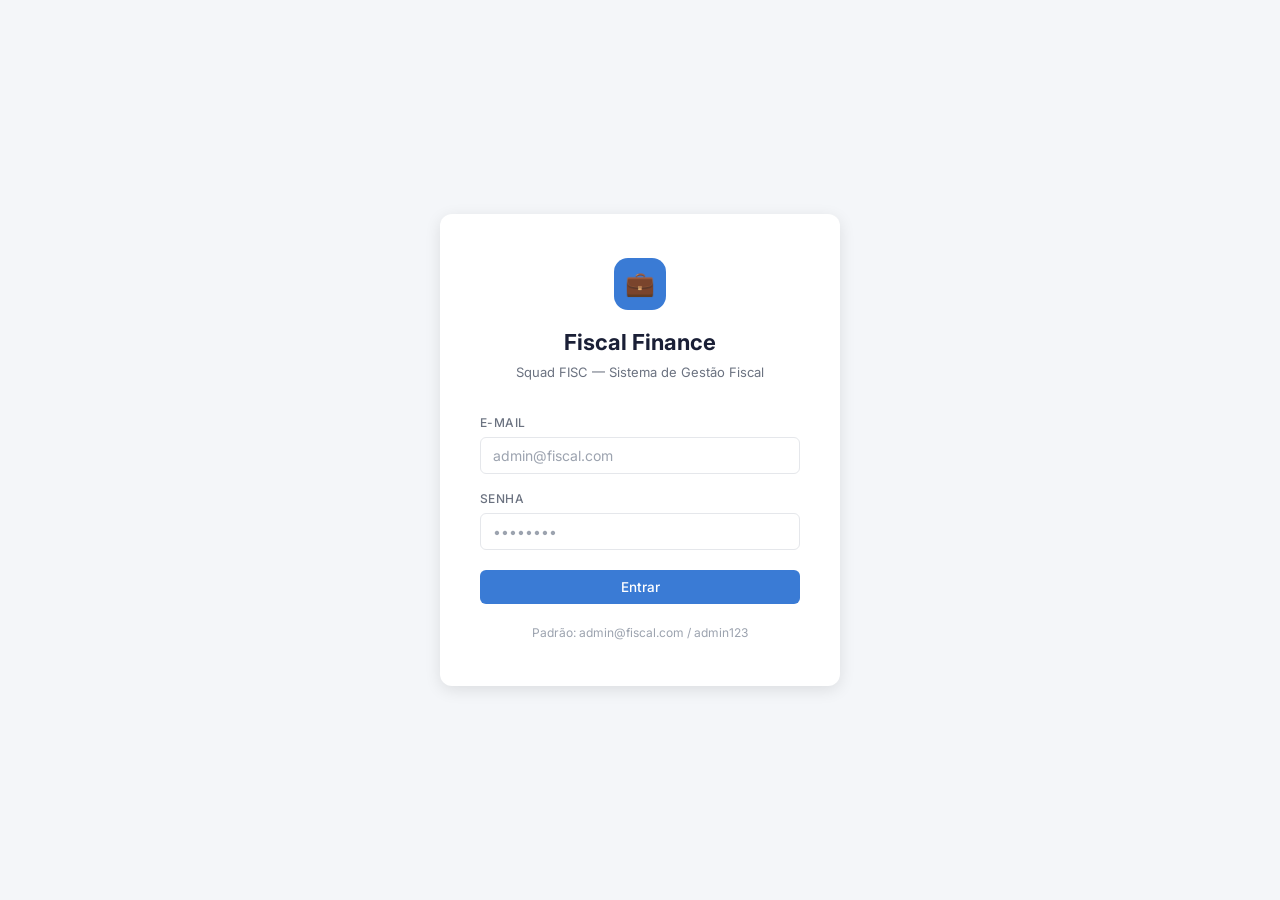
==== frontend/api-tester.html @ f60c4493 "feat(web): frontend web completo substitui PyQt6 - Adiciona pasta frontend/ com HTML+CSS+JS para tod" ====
<!DOCTYPE html>
<html lang="pt-BR">
<head>
  <meta charset="UTF-8" />
  <meta name="viewport" content="width=device-width, initial-scale=1.0" />
  <title>API Tester — Fiscal Finance</title>
  <link rel="stylesheet" href="css/style.css" />
  <style>
    .tester-grid { display: grid; grid-template-columns: 320px 1fr; gap: 20px; height: calc(100vh - 120px); }
    .endpoints-list { overflow-y: auto; display: flex; flex-direction: column; gap: 6px; }
    .ep-btn {
      display: flex; align-items: center; gap: 10px;
      padding: 10px 14px; border-radius: 6px; cursor: pointer;
      border: 1px solid var(--border); background: var(--bg-card);
      transition: background var(--transition), border-color var(--transition);
      text-align: left; width: 100%;
    }
    .ep-btn:hover { background: var(--bg-card-alt); }
    .ep-btn.active { border-color: var(--accent); background: var(--accent-light); }
    .ep-btn .method {
      font-size: 10px; font-weight: 700; padding: 2px 7px;
      border-radius: 4px; min-width: 42px; text-align: center;
    }
    .m-get    { background: #dbeafe; color: #1d4ed8; }
    .m-post   { background: #dcfce7; color: #15803d; }
    .m-put    { background: #fef9c3; color: #a16207; }
    .m-delete { background: #fee2e2; color: #b91c1c; }
    .ep-btn .ep-path { font-size: 12px; font-family: monospace; color: var(--text-secondary); }
    .ep-btn .ep-name { font-size: 12px; font-weight: 500; }
    .section-label-ep {
      font-size: 10px; font-weight: 700; letter-spacing: 1px;
      color: var(--text-light); text-transform: uppercase; padding: 8px 4px 4px;
    }
    .panel { display: flex; flex-direction: column; gap: 16px; overflow-y: auto; }
    .response-box {
      background: #0f172a; color: #e2e8f0; border-radius: 8px;
      padding: 16px; font-family: monospace; font-size: 12.5px;
      min-height: 200px; white-space: pre-wrap; word-break: break-all;
      overflow-y: auto; max-height: 400px; flex: 1;
    }
    .status-pill {
      display: inline-flex; align-items: center; gap: 6px;
      padding: 3px 10px; border-radius: 20px; font-size: 12px; font-weight: 600;
    }
    .status-ok  { background: #dcfce7; color: #15803d; }
    .status-err { background: #fee2e2; color: #b91c1c; }
    .token-bar {
      background: var(--bg-card-alt); border: 1px solid var(--border);
      border-radius: 8px; padding: 10px 16px; font-size: 12px;
      display: flex; align-items: center; gap: 12px; flex-wrap: wrap;
    }
    .key-tag { font-family: monospace; font-size: 11px; background: #1e2533; color: #89b4fa; padding: 2px 8px; border-radius: 4px; }
    .hint { font-size: 11px; color: var(--text-light); margin-top: 4px; }
  </style>
</head>
<body>

<!-- Status de autenticação -->
<div class="token-bar mb-16">
  <span style="font-weight:600;">🔐 Auth Status:</span>
  <span id="auth-status">—</span>
  <span style="color:var(--text-light);">|</span>
  <span style="font-weight:600;">🔑 API Keys válidas:</span>
  <span class="key-tag">FISC-PUBLIC-2026-DEV</span>
  <span class="key-tag">FISC-PUBLIC-2026-SQUAD1</span>
  <span class="key-tag">FISC-PUBLIC-2026-SQUAD3</span>
  <span class="key-tag">FISC-PUBLIC-2026-SQUAD4</span>
  <span style="margin-left:auto;">
    <a href="dashboard.html" class="btn btn-secondary btn-sm">← Voltar ao sistema</a>
  </span>
</div>

<div class="tester-grid">
  <!-- Lista de endpoints -->
  <div class="card" style="overflow:hidden; display:flex; flex-direction:column;">
    <div class="card-header" style="flex-shrink:0;">
      <span class="card-title">📋 Endpoints</span>
      <span id="ep-count" class="badge badge-blue">14 endpoints</span>
    </div>
    <div class="card-body endpoints-list" style="padding:12px;" id="endpoints-list"></div>
  </div>

  <!-- Painel de teste -->
  <div class="panel" id="main-panel">
    <div class="card" style="flex:1; display:flex; align-items:center; justify-content:center;">
      <div style="text-align:center; color:var(--text-secondary); padding:60px 20px;">
        <div style="font-size:48px; margin-bottom:16px;">🧪</div>
        <p style="font-size:15px; font-weight:500;">Selecione um endpoint à esquerda</p>
        <p class="text-sm text-muted mt-8">Preencha os campos e execute a requisição</p>
      </div>
    </div>
  </div>
</div>

<script src="js/api.js"></script>
<script src="js/ui.js"></script>
<script src="js/sidebar.js"></script>
<script>
if (!requireAuth()) throw new Error('not auth');
injectLayout('api-tester', 'API Tester');

// ─── Definição de todos os endpoints ──────────────────────────────
const ENDPOINTS = [
  // AUTH
  { group: 'Auth (JWT)', id: 'auth-login', method: 'POST', path: '/v1/fisc/auth/login', name: 'Login', auth: false,
    fields: [
      { id: 'email', label: 'E-mail', type: 'email', placeholder: 'admin@fiscal.com', default: 'admin@fiscal.com' },
      { id: 'senha', label: 'Senha', type: 'password', placeholder: 'admin123', default: 'admin123' }
    ],
    buildBody: (f) => ({ email: f.email, senha: f.senha })
  },
  { group: 'Auth (JWT)', id: 'auth-me', method: 'GET', path: '/v1/fisc/auth/me', name: 'Meus dados', auth: true,
    fields: [], buildBody: null
  },
  { group: 'Auth (JWT)', id: 'auth-logout', method: 'POST', path: '/v1/fisc/auth/logout', name: 'Logout', auth: true,
    fields: [], buildBody: () => ({})
  },

  // PRODUTOS
  { group: 'Produtos', id: 'prod-list', method: 'GET', path: '/v1/fisc/products', name: 'Listar produtos', auth: true,
    fields: [{ id: 'nome', label: 'Filtro por nome (opcional)', type: 'text', placeholder: 'caneta' }],
    buildUrl: (f) => f.nome ? `/v1/fisc/products?nome=${encodeURIComponent(f.nome)}` : '/v1/fisc/products',
    buildBody: null
  },
  { group: 'Produtos', id: 'prod-get', method: 'GET', path: '/v1/fisc/products/{sku}', name: 'Buscar por SKU', auth: true,
    fields: [{ id: 'sku', label: 'SKU', type: 'text', placeholder: 'PROD-001' }],
    buildUrl: (f) => `/v1/fisc/products/${encodeURIComponent(f.sku)}`,
    buildBody: null
  },
  { group: 'Produtos', id: 'prod-create', method: 'POST', path: '/v1/fisc/products', name: 'Criar produto', auth: true,
    fields: [
      { id: 'sku', label: 'SKU *', type: 'text', placeholder: 'PROD-001' },
      { id: 'nome', label: 'Nome *', type: 'text', placeholder: 'Caneta Azul' },
      { id: 'preco_base', label: 'Preço Base *', type: 'number', placeholder: '2.50' },
      { id: 'aliquota_imposto', label: 'Alíquota (0 a 1) *', type: 'number', placeholder: '0.12', hint: 'Ex: 0.12 = 12%' }
    ],
    buildBody: (f) => ({ sku: f.sku, nome: f.nome, preco_base: parseFloat(f.preco_base), aliquota_imposto: parseFloat(f.aliquota_imposto) })
  },
  { group: 'Produtos', id: 'prod-edit', method: 'PUT', path: '/v1/fisc/products/{sku}', name: 'Editar produto', auth: true,
    fields: [
      { id: 'sku', label: 'SKU (na URL) *', type: 'text', placeholder: 'PROD-001' },
      { id: 'nome', label: 'Novo nome', type: 'text', placeholder: 'Caneta Vermelha' },
      { id: 'preco_base', label: 'Novo preço', type: 'number', placeholder: '3.00' },
      { id: 'aliquota_imposto', label: 'Nova alíquota (0 a 1)', type: 'number', placeholder: '0.15' }
    ],
    buildUrl: (f) => `/v1/fisc/products/${encodeURIComponent(f.sku)}`,
    buildBody: (f) => {
      const b = {};
      if (f.nome) b.nome = f.nome;
      if (f.preco_base) b.preco_base = parseFloat(f.preco_base);
      if (f.aliquota_imposto) b.aliquota_imposto = parseFloat(f.aliquota_imposto);
      return b;
    }
  },
  { group: 'Produtos', id: 'prod-delete', method: 'DELETE', path: '/v1/fisc/products/{sku}', name: 'Remover produto', auth: true,
    fields: [{ id: 'sku', label: 'SKU *', type: 'text', placeholder: 'PROD-001' }],
    buildUrl: (f) => `/v1/fisc/products/${encodeURIComponent(f.sku)}`,
    buildBody: null
  },

  // NOTA FISCAL
  { group: 'Nota Fiscal', id: 'nf-intent', method: 'POST', path: '/v1/fisc/invoice/intent', name: 'Calcular intenção', auth: true,
    fields: [
      { id: 'sku', label: 'SKU do item *', type: 'text', placeholder: 'PROD-001' },
      { id: 'quantidade', label: 'Quantidade *', type: 'number', placeholder: '2' }
    ],
    buildBody: (f) => ({ itens: [{ sku: f.sku, quantidade: parseInt(f.quantidade) }] }),
    hint: 'Envia 1 item. Para múltiplos use a página Fiscal.'
  },
  { group: 'Nota Fiscal', id: 'nf-confirm', method: 'POST', path: '/v1/fisc/invoice/confirm', name: 'Confirmar nota', auth: true,
    fields: [
      { id: 'numero', label: 'Número da nota *', type: 'text', placeholder: 'NF-2026-001' },
      { id: 'descricao', label: 'Descrição', type: 'text', placeholder: 'Venda para cliente X' },
      { id: 'sku', label: 'SKU do item *', type: 'text', placeholder: 'PROD-001' },
      { id: 'quantidade', label: 'Quantidade *', type: 'number', placeholder: '1' }
    ],
    buildBody: (f) => ({ numero: f.numero, descricao: f.descricao || 'Nota via API Tester', itens: [{ sku: f.sku, quantidade: parseInt(f.quantidade) }] })
  },
  { group: 'Nota Fiscal', id: 'nf-get', method: 'GET', path: '/v1/fisc/invoice/{numero}', name: 'Buscar nota', auth: true,
    fields: [{ id: 'numero', label: 'Número da nota *', type: 'text', placeholder: 'NF-2026-001' }],
    buildUrl: (f) => `/v1/fisc/invoice/${encodeURIComponent(f.numero)}`,
    buildBody: null
  },

  // CAIXA
  { group: 'Caixa', id: 'caixa-balance', method: 'GET', path: '/v1/fisc/cashflow/balance', name: 'Saldo atual', auth: true,
    fields: [], buildBody: null
  },
  { group: 'Caixa', id: 'caixa-expense', method: 'POST', path: '/v1/fisc/cashflow/expense', name: 'Registrar despesa', auth: true,
    fields: [
      { id: 'descricao', label: 'Descrição *', type: 'text', placeholder: 'Aluguel' },
      { id: 'valor', label: 'Valor (R$) *', type: 'number', placeholder: '1200.00' },
      { id: 'data', label: 'Data (opcional)', type: 'date', hint: 'Formato YYYY-MM-DD' }
    ],
    buildBody: (f) => { const b = { descricao: f.descricao, valor: parseFloat(f.valor) }; if (f.data) b.data = f.data; return b; }
  },
  { group: 'Caixa', id: 'caixa-statement', method: 'GET', path: '/v1/fisc/cashflow/statement', name: 'Extrato por período', auth: true,
    fields: [
      { id: 'from', label: 'De (from) *', type: 'date' },
      { id: 'to', label: 'Até (to) *', type: 'date' }
    ],
    buildUrl: (f) => `/v1/fisc/cashflow/statement?from=${f.from}&to=${f.to}`,
    buildBody: null
  },

  // API PÚBLICA
  { group: 'API Pública (X-API-KEY)', id: 'pub-product', method: 'GET', path: '/v1/public/fisc/products/{sku}', name: 'Produto público', auth: false, apiKey: true,
    fields: [
      { id: 'apikey', label: 'X-API-KEY *', type: 'text', placeholder: 'FISC-PUBLIC-2026-DEV', default: 'FISC-PUBLIC-2026-DEV' },
      { id: 'sku', label: 'SKU *', type: 'text', placeholder: 'PROD-001' }
    ],
    buildUrl: (f) => `/v1/public/fisc/products/${encodeURIComponent(f.sku)}`,
    buildBody: null,
    buildHeaders: (f) => ({ 'X-API-KEY': f.apikey })
  },
  { group: 'API Pública (X-API-KEY)', id: 'pub-stock', method: 'GET', path: '/v1/public/fisc/stock/{sku}', name: 'Estoque público', auth: false, apiKey: true,
    fields: [
      { id: 'apikey', label: 'X-API-KEY *', type: 'text', placeholder: 'FISC-PUBLIC-2026-DEV', default: 'FISC-PUBLIC-2026-DEV' },
      { id: 'sku', label: 'SKU *', type: 'text', placeholder: 'PROD-001' }
    ],
    buildUrl: (f) => `/v1/public/fisc/stock/${encodeURIComponent(f.sku)}`,
    buildBody: null,
    buildHeaders: (f) => ({ 'X-API-KEY': f.apikey })
  },
  { group: 'API Pública (X-API-KEY)', id: 'pub-summary', method: 'GET', path: '/v1/public/fisc/cashflow/summary', name: 'Resumo financeiro', auth: false, apiKey: true,
    fields: [
      { id: 'apikey', label: 'X-API-KEY *', type: 'text', placeholder: 'FISC-PUBLIC-2026-DEV', default: 'FISC-PUBLIC-2026-DEV' }
    ],
    buildUrl: () => '/v1/public/fisc/cashflow/summary',
    buildBody: null,
    buildHeaders: (f) => ({ 'X-API-KEY': f.apikey })
  }
];

// ─── Render sidebar de endpoints ──────────────────────────────────
function renderEndpointList() {
  const container = document.getElementById('endpoints-list');
  let currentGroup = null;
  let html = '';

  ENDPOINTS.forEach(ep => {
    if (ep.group !== currentGroup) {
      currentGroup = ep.group;
      html += `<div class="section-label-ep">${ep.group}</div>`;
    }
    const mc = ep.method.toLowerCase();
    html += `
      <button class="ep-btn" id="btn-${ep.id}" onclick="selectEndpoint('${ep.id}')">
        <span class="method m-${mc}">${ep.method}</span>
        <div>
          <div class="ep-name">${ep.name}</div>
          <div class="ep-path">${ep.path}</div>
        </div>
      </button>`;
  });

  container.innerHTML = html;
}

// ─── Selecionar e renderizar painel ──────────────────────────────
let activeEp = null;

function selectEndpoint(id) {
  activeEp = ENDPOINTS.find(e => e.id === id);
  if (!activeEp) return;

  // Marca botão ativo
  document.querySelectorAll('.ep-btn').forEach(b => b.classList.remove('active'));
  document.getElementById('btn-' + id)?.classList.add('active');

  const mc = activeEp.method.toLowerCase();
  const panel = document.getElementById('main-panel');

  const fieldsHtml = activeEp.fields.map(f => `
    <div class="form-group">
      <label class="form-label" for="f-${f.id}">${f.label}</label>
      <input id="f-${f.id}" type="${f.type || 'text'}"
        class="form-control"
        placeholder="${f.placeholder || ''}"
        value="${f.default || ''}" />
      ${f.hint ? `<span class="hint">${f.hint}</span>` : ''}
    </div>
  `).join('');

  panel.innerHTML = `
    <div class="card">
      <div class="card-header">
        <div>
          <div class="flex-center gap-8">
            <span class="method m-${mc}" style="padding:3px 10px;border-radius:5px;font-size:11px;font-weight:700;">${activeEp.method}</span>
            <span style="font-family:monospace;font-size:13px;font-weight:600;">${activeEp.path}</span>
          </div>
          <div class="text-sm text-muted mt-4">${activeEp.name}</div>
        </div>
        <button class="btn btn-primary" id="btn-run" onclick="runEndpoint()">▶ Executar</button>
      </div>
      <div class="card-body">
        ${activeEp.fields.length > 0 ? `<div style="display:grid;grid-template-columns:1fr 1fr;gap:12px;">${fieldsHtml}</div>` : '<p class="text-sm text-muted">Nenhum parâmetro necessário.</p>'}
        ${activeEp.hint ? `<div style="background:var(--warning-bg);border:1px solid #fde68a;border-radius:6px;padding:10px 14px;margin-top:12px;font-size:12.5px;">⚠️ ${activeEp.hint}</div>` : ''}
        ${activeEp.auth ? '<p class="hint mt-8">🔐 Requer JWT — Token do localStorage será usado automaticamente.</p>' : ''}
      </div>
    </div>

    <div class="card" style="flex:1;">
      <div class="card-header">
        <span class="card-title">📨 Resposta</span>
        <div class="flex-center gap-8" id="resp-status"></div>
      </div>
      <div class="card-body" style="padding:0;">
        <div class="response-box" id="response-box">Aguardando execução...</div>
      </div>
    </div>
  `;
}

// ─── Executar endpoint ────────────────────────────────────────────
async function runEndpoint() {
  if (!activeEp) return;
  const btn = document.getElementById('btn-run');
  setLoading(btn, true);

  // Coleta valores dos campos
  const fieldValues = {};
  activeEp.fields.forEach(f => {
    const el = document.getElementById('f-' + f.id);
    if (el) fieldValues[f.id] = el.value.trim();
  });

  // Monta URL
  const url = activeEp.buildUrl
    ? `http://localhost:5000${activeEp.buildUrl(fieldValues)}`
    : `http://localhost:5000${activeEp.path}`;

  // Monta headers
  const headers = { 'Content-Type': 'application/json' };
  if (activeEp.auth) {
    const tok = getToken();
    if (tok) headers['Authorization'] = tok;
  }
  if (activeEp.buildHeaders) {
    Object.assign(headers, activeEp.buildHeaders(fieldValues));
  }

  // Monta body
  const body = activeEp.buildBody ? activeEp.buildBody(fieldValues) : null;

  const reqDisplay = [
    `${activeEp.method} ${url}`,
    ...Object.entries(headers).map(([k,v]) => `${k}: ${k === 'Authorization' ? v.substring(0,30)+'…' : v}`),
    body ? `\nBody: ${JSON.stringify(body, null, 2)}` : ''
  ].join('\n');

  document.getElementById('response-box').textContent = `→ ${reqDisplay}\n\n⏳ Aguardando resposta...`;

  try {
    const opts = { method: activeEp.method, headers };
    if (body) opts.body = JSON.stringify(body);

    const t0 = Date.now();
    const res = await fetch(url, opts);
    const ms  = Date.now() - t0;
    const json = await res.json();

    document.getElementById('resp-status').innerHTML = `
      <span class="status-pill ${res.ok ? 'status-ok' : 'status-err'}">
        ${res.ok ? '✅' : '❌'} ${res.status} ${res.ok ? 'OK' : 'ERRO'}
      </span>
      <span class="text-sm text-muted">${ms}ms</span>`;

    document.getElementById('response-box').textContent =
      `→ ${reqDisplay}\n\n← ${JSON.stringify(json, null, 2)}`;

    // Se foi login com sucesso, salva token
    if (activeEp.id === 'auth-login' && res.ok && json.data?.token) {
      setToken(json.data.token);
      setUser({ nome: json.data.nome, papel: json.data.papel });
      updateAuthStatus();
      toast('Token JWT salvo! Agora pode usar os endpoints protegidos.', 'success');
    }

    // Se foi logout, limpa token
    if (activeEp.id === 'auth-logout' && res.ok) {
      clearToken();
      updateAuthStatus();
      toast('Token removido.', 'warning');
    }

  } catch (err) {
    document.getElementById('resp-status').innerHTML = `<span class="status-pill status-err">❌ ERRO DE REDE</span>`;
    document.getElementById('response-box').textContent = `ERRO: ${err.message}\n\nVerifique se o servidor Flask está rodando em http://localhost:5000`;
  }

  setLoading(btn, false);
}

// ─── Status de autenticação no topo ──────────────────────────────
function updateAuthStatus() {
  const el = document.getElementById('auth-status');
  const tok = getToken();
  const user = getUser();
  if (tok && user) {
    el.innerHTML = `<span style="color:#15803d;font-weight:600;">✅ Autenticado como <em>${user.nome}</em></span>`;
  } else {
    el.innerHTML = `<span style="color:var(--danger);">❌ Não autenticado — execute o endpoint Login primeiro</span>`;
  }
}

// ─── Adiciona "API Tester" na nav da sidebar ──────────────────────
document.addEventListener('DOMContentLoaded', () => {
  renderEndpointList();
  updateAuthStatus();
});

window.selectEndpoint = selectEndpoint;
window.runEndpoint = runEndpoint;
</script>

</body>
</html>
---- frontend/css/style.css ----
/* ============================================================
   Fiscal Finance — Squad FISC
   Estilos globais do sistema web
   ============================================================ */

@import url('https://fonts.googleapis.com/css2?family=Inter:wght@300;400;500;600;700&display=swap');

/* ─── Variáveis ──────────────────────────────────────────── */
:root {
  --bg-main:       #f4f6f9;
  --bg-sidebar:    #1e2533;
  --bg-card:       #ffffff;
  --bg-card-alt:   #f8f9fc;

  --accent:        #3a7bd5;
  --accent-dark:   #2c5fb3;
  --accent-light:  #e8f0fc;

  --text-primary:  #1a1f36;
  --text-secondary:#6b7280;
  --text-light:    #9ca3af;
  --text-sidebar:  #c8cfe0;

  --border:        #e5e7eb;
  --border-focus:  #3a7bd5;

  --success:       #22c55e;
  --success-bg:    #f0fdf4;
  --warning:       #f59e0b;
  --warning-bg:    #fffbeb;
  --danger:        #ef4444;
  --danger-bg:     #fef2f2;

  --sidebar-w:     240px;
  --radius:        8px;
  --shadow:        0 1px 4px rgba(0,0,0,.07), 0 2px 12px rgba(0,0,0,.05);
  --shadow-md:     0 4px 16px rgba(0,0,0,.10);
  --transition:    150ms ease;
}

/* ─── Reset ──────────────────────────────────────────────── */
*, *::before, *::after { box-sizing: border-box; margin: 0; padding: 0; }
body {
  font-family: 'Inter', sans-serif;
  font-size: 14px;
  background: var(--bg-main);
  color: var(--text-primary);
  line-height: 1.5;
  min-height: 100vh;
}
a { text-decoration: none; color: inherit; }
button { cursor: pointer; border: none; background: none; font-family: inherit; font-size: inherit; }
input, select, textarea { font-family: inherit; font-size: inherit; }
ul, ol { list-style: none; }

/* ─── Layout principal ───────────────────────────────────── */
.app-layout {
  display: flex;
  min-height: 100vh;
}

/* ─── Sidebar ────────────────────────────────────────────── */
.sidebar {
  width: var(--sidebar-w);
  background: var(--bg-sidebar);
  display: flex;
  flex-direction: column;
  position: fixed;
  top: 0; left: 0;
  height: 100vh;
  z-index: 100;
  transition: transform var(--transition);
}

.sidebar-header {
  padding: 24px 20px 20px;
  border-bottom: 1px solid rgba(255,255,255,.07);
}

.sidebar-logo {
  display: flex;
  align-items: center;
  gap: 10px;
  color: #fff;
}

.sidebar-logo .logo-icon {
  width: 34px; height: 34px;
  background: var(--accent);
  border-radius: 8px;
  display: flex; align-items: center; justify-content: center;
  font-size: 16px;
}

.sidebar-logo .logo-text {
  font-weight: 700;
  font-size: 15px;
  letter-spacing: .3px;
}

.sidebar-logo .logo-sub {
  font-size: 10px;
  color: var(--text-sidebar);
  font-weight: 400;
  margin-top: 1px;
}

.sidebar-nav {
  flex: 1;
  padding: 16px 0;
  overflow-y: auto;
}

.nav-section-label {
  font-size: 10px;
  font-weight: 600;
  letter-spacing: 1px;
  color: rgba(200,207,224,.45);
  text-transform: uppercase;
  padding: 10px 20px 6px;
  margin-top: 8px;
}

.nav-item {
  display: flex;
  align-items: center;
  gap: 10px;
  padding: 9px 20px;
  color: var(--text-sidebar);
  border-radius: 0;
  transition: background var(--transition), color var(--transition);
  font-size: 13.5px;
  font-weight: 400;
  cursor: pointer;
  border-left: 3px solid transparent;
}

.nav-item:hover {
  background: rgba(255,255,255,.06);
  color: #fff;
}

.nav-item.active {
  background: rgba(58,123,213,.18);
  color: #fff;
  border-left-color: var(--accent);
  font-weight: 500;
}

.nav-item .nav-icon { font-size: 16px; opacity: .85; }

.sidebar-footer {
  padding: 16px 20px;
  border-top: 1px solid rgba(255,255,255,.07);
}

.user-info {
  display: flex;
  align-items: center;
  gap: 10px;
}

.user-avatar {
  width: 32px; height: 32px;
  background: var(--accent);
  border-radius: 50%;
  display: flex; align-items: center; justify-content: center;
  font-weight: 600;
  font-size: 13px;
  color: #fff;
  flex-shrink: 0;
}

.user-details { flex: 1; min-width: 0; }
.user-name { font-size: 13px; color: #fff; font-weight: 500; white-space: nowrap; overflow: hidden; text-overflow: ellipsis; }
.user-role { font-size: 11px; color: var(--text-sidebar); }

.btn-logout {
  background: none;
  border: none;
  color: var(--text-sidebar);
  cursor: pointer;
  padding: 4px;
  border-radius: 4px;
  font-size: 16px;
  transition: color var(--transition);
}
.btn-logout:hover { color: var(--danger); }

/* ─── Conteúdo principal ─────────────────────────────────── */
.main-content {
  margin-left: var(--sidebar-w);
  flex: 1;
  display: flex;
  flex-direction: column;
  min-height: 100vh;
}

.topbar {
  background: var(--bg-card);
  border-bottom: 1px solid var(--border);
  padding: 0 28px;
  height: 56px;
  display: flex;
  align-items: center;
  justify-content: space-between;
  position: sticky;
  top: 0;
  z-index: 50;
}

.topbar-title {
  font-size: 15px;
  font-weight: 600;
  color: var(--text-primary);
}

.topbar-right {
  display: flex;
  align-items: center;
  gap: 12px;
}

.page-content {
  padding: 28px;
  flex: 1;
}

/* ─── Página de login ────────────────────────────────────── */
.login-page {
  min-height: 100vh;
  display: flex;
  align-items: center;
  justify-content: center;
  background: var(--bg-main);
}

.login-box {
  background: var(--bg-card);
  border-radius: 12px;
  box-shadow: var(--shadow-md);
  padding: 44px 40px;
  width: 100%;
  max-width: 400px;
}

.login-header { text-align: center; margin-bottom: 32px; }
.login-logo {
  width: 52px; height: 52px;
  background: var(--accent);
  border-radius: 14px;
  display: flex; align-items: center; justify-content: center;
  font-size: 24px;
  margin: 0 auto 16px;
}
.login-title { font-size: 22px; font-weight: 700; }
.login-sub { color: var(--text-secondary); font-size: 13px; margin-top: 4px; }

/* ─── Cards ──────────────────────────────────────────────── */
.card {
  background: var(--bg-card);
  border-radius: var(--radius);
  border: 1px solid var(--border);
  box-shadow: var(--shadow);
}

.card-header {
  padding: 18px 22px 14px;
  border-bottom: 1px solid var(--border);
  display: flex;
  align-items: center;
  justify-content: space-between;
  gap: 12px;
}

.card-title {
  font-size: 14px;
  font-weight: 600;
  color: var(--text-primary);
}

.card-body { padding: 20px 22px; }

/* ─── Stat Cards (dashboard) ─────────────────────────────── */
.stat-grid {
  display: grid;
  grid-template-columns: repeat(auto-fit, minmax(200px, 1fr));
  gap: 16px;
  margin-bottom: 24px;
}

.stat-card {
  background: var(--bg-card);
  border: 1px solid var(--border);
  border-radius: var(--radius);
  padding: 20px 22px;
  box-shadow: var(--shadow);
  display: flex;
  flex-direction: column;
  gap: 8px;
}

.stat-label { font-size: 12px; color: var(--text-secondary); font-weight: 500; text-transform: uppercase; letter-spacing: .5px; }
.stat-value { font-size: 26px; font-weight: 700; color: var(--text-primary); }
.stat-value.green  { color: #16a34a; }
.stat-value.red    { color: var(--danger); }
.stat-value.blue   { color: var(--accent); }
.stat-sub { font-size: 12px; color: var(--text-light); }

/* ─── Formulários ────────────────────────────────────────── */
.form-group {
  display: flex;
  flex-direction: column;
  gap: 5px;
  margin-bottom: 16px;
}

.form-label {
  font-size: 12px;
  font-weight: 500;
  color: var(--text-secondary);
  text-transform: uppercase;
  letter-spacing: .4px;
}

.form-control {
  width: 100%;
  padding: 9px 12px;
  border: 1px solid var(--border);
  border-radius: 6px;
  background: var(--bg-card);
  color: var(--text-primary);
  transition: border-color var(--transition), box-shadow var(--transition);
  outline: none;
}

.form-control:focus {
  border-color: var(--border-focus);
  box-shadow: 0 0 0 3px rgba(58,123,213,.12);
}

.form-control::placeholder { color: var(--text-light); }

.form-row {
  display: grid;
  grid-template-columns: 1fr 1fr;
  gap: 14px;
}

.form-row-3 {
  display: grid;
  grid-template-columns: 1fr 1fr 1fr;
  gap: 14px;
}

/* ─── Botões ─────────────────────────────────────────────── */
.btn {
  display: inline-flex;
  align-items: center;
  justify-content: center;
  gap: 7px;
  padding: 9px 18px;
  border-radius: 6px;
  font-weight: 500;
  font-size: 13.5px;
  transition: background var(--transition), opacity var(--transition), transform var(--transition);
  white-space: nowrap;
}

.btn:active { transform: translateY(1px); }

.btn-primary {
  background: var(--accent);
  color: #fff;
}
.btn-primary:hover { background: var(--accent-dark); }

.btn-secondary {
  background: var(--bg-card-alt);
  color: var(--text-primary);
  border: 1px solid var(--border);
}
.btn-secondary:hover { background: var(--border); }

.btn-danger {
  background: var(--danger);
  color: #fff;
}
.btn-danger:hover { background: #dc2626; }

.btn-success {
  background: var(--success);
  color: #fff;
}
.btn-success:hover { background: #16a34a; }

.btn-sm { padding: 6px 12px; font-size: 12.5px; }
.btn-full { width: 100%; }

/* ─── Tabela ─────────────────────────────────────────────── */
.table-wrapper {
  overflow-x: auto;
  border-radius: var(--radius);
  border: 1px solid var(--border);
}

table {
  width: 100%;
  border-collapse: collapse;
  font-size: 13.5px;
}

thead th {
  background: var(--bg-card-alt);
  padding: 11px 14px;
  text-align: left;
  font-size: 11px;
  font-weight: 600;
  text-transform: uppercase;
  letter-spacing: .5px;
  color: var(--text-secondary);
  border-bottom: 1px solid var(--border);
  white-space: nowrap;
}

tbody tr {
  border-bottom: 1px solid var(--border);
  transition: background var(--transition);
}

tbody tr:last-child { border-bottom: none; }
tbody tr:hover { background: var(--bg-card-alt); }

tbody td {
  padding: 11px 14px;
  color: var(--text-primary);
  vertical-align: middle;
}

/* ─── Badges / Tags ──────────────────────────────────────── */
.badge {
  display: inline-flex;
  align-items: center;
  padding: 2px 9px;
  border-radius: 20px;
  font-size: 11.5px;
  font-weight: 500;
}

.badge-green  { background: var(--success-bg); color: #15803d; }
.badge-red    { background: var(--danger-bg);  color: #b91c1c; }
.badge-yellow { background: var(--warning-bg); color: #b45309; }
.badge-blue   { background: var(--accent-light); color: var(--accent-dark); }
.badge-gray   { background: #f3f4f6; color: #6b7280; }

/* ─── Alerts / Toast ─────────────────────────────────────── */
#toast-container {
  position: fixed;
  top: 20px;
  right: 20px;
  z-index: 9999;
  display: flex;
  flex-direction: column;
  gap: 8px;
  pointer-events: none;
}

.toast {
  background: var(--bg-card);
  border: 1px solid var(--border);
  border-left: 4px solid var(--accent);
  border-radius: 8px;
  padding: 12px 18px;
  box-shadow: var(--shadow-md);
  font-size: 13.5px;
  color: var(--text-primary);
  min-width: 260px;
  max-width: 380px;
  opacity: 0;
  transform: translateX(40px);
  transition: opacity .25s, transform .25s;
  pointer-events: auto;
}

.toast.show { opacity: 1; transform: translateX(0); }
.toast.success { border-left-color: var(--success); }
.toast.error   { border-left-color: var(--danger); }
.toast.warning { border-left-color: var(--warning); }

/* ─── Modal ──────────────────────────────────────────────── */
.modal-overlay {
  position: fixed; inset: 0;
  background: rgba(0,0,0,.35);
  display: flex; align-items: center; justify-content: center;
  z-index: 200;
  opacity: 0; pointer-events: none;
  transition: opacity .2s;
}

.modal-overlay.open { opacity: 1; pointer-events: auto; }

.modal {
  background: var(--bg-card);
  border-radius: 10px;
  box-shadow: var(--shadow-md);
  width: 100%;
  max-width: 520px;
  max-height: 90vh;
  overflow-y: auto;
  transform: translateY(20px);
  transition: transform .2s;
}

.modal-overlay.open .modal { transform: translateY(0); }

.modal-header {
  padding: 18px 22px;
  border-bottom: 1px solid var(--border);
  display: flex; align-items: center; justify-content: space-between;
}

.modal-title { font-size: 15px; font-weight: 600; }
.modal-close { font-size: 20px; color: var(--text-secondary); cursor: pointer; line-height: 1; }
.modal-close:hover { color: var(--danger); }
.modal-body { padding: 20px 22px; }
.modal-footer { padding: 14px 22px; border-top: 1px solid var(--border); display: flex; gap: 10px; justify-content: flex-end; }

/* ─── Seção vazia ────────────────────────────────────────── */
.empty-state {
  text-align: center;
  padding: 48px 20px;
  color: var(--text-secondary);
}

.empty-icon { font-size: 40px; margin-bottom: 12px; opacity: .5; }
.empty-text { font-size: 14px; }

/* ─── Utilitários ────────────────────────────────────────── */
.flex { display: flex; }
.flex-between { display: flex; align-items: center; justify-content: space-between; }
.flex-center  { display: flex; align-items: center; }
.gap-8  { gap: 8px; }
.gap-12 { gap: 12px; }
.gap-16 { gap: 16px; }
.mt-4  { margin-top: 4px; }
.mt-8  { margin-top: 8px; }
.mt-16 { margin-top: 16px; }
.mt-24 { margin-top: 24px; }
.mb-16 { margin-bottom: 16px; }
.mb-24 { margin-bottom: 24px; }
.text-right { text-align: right; }
.text-sm { font-size: 12px; }
.text-muted { color: var(--text-secondary); }
.font-mono { font-family: 'Courier New', monospace; font-size: 13px; }
.w-full { width: 100%; }
.hidden { display: none !important; }

/* ─── Loading spinner ────────────────────────────────────── */
.spinner {
  width: 18px; height: 18px;
  border: 2px solid rgba(58,123,213,.25);
  border-top-color: var(--accent);
  border-radius: 50%;
  animation: spin .7s linear infinite;
  display: inline-block;
}

@keyframes spin { to { transform: rotate(360deg); } }

/* ─── Highlight de totais ────────────────────────────────── */
.totals-box {
  background: var(--accent-light);
  border: 1px solid #c7d9f5;
  border-radius: var(--radius);
  padding: 16px 20px;
}

.totals-row {
  display: flex;
  justify-content: space-between;
  align-items: center;
  padding: 4px 0;
  font-size: 13.5px;
}

.totals-row.total-final {
  border-top: 1px solid #c7d9f5;
  margin-top: 8px;
  padding-top: 10px;
  font-weight: 700;
  font-size: 15px;
  color: var(--accent-dark);
}

/* ─── Responsive ─────────────────────────────────────────── */
@media (max-width: 768px) {
  .sidebar { transform: translateX(-100%); }
  .sidebar.open { transform: translateX(0); }
  .main-content { margin-left: 0; }
  .form-row, .form-row-3 { grid-template-columns: 1fr; }
  .stat-grid { grid-template-columns: 1fr 1fr; }
  .page-content { padding: 16px; }
}
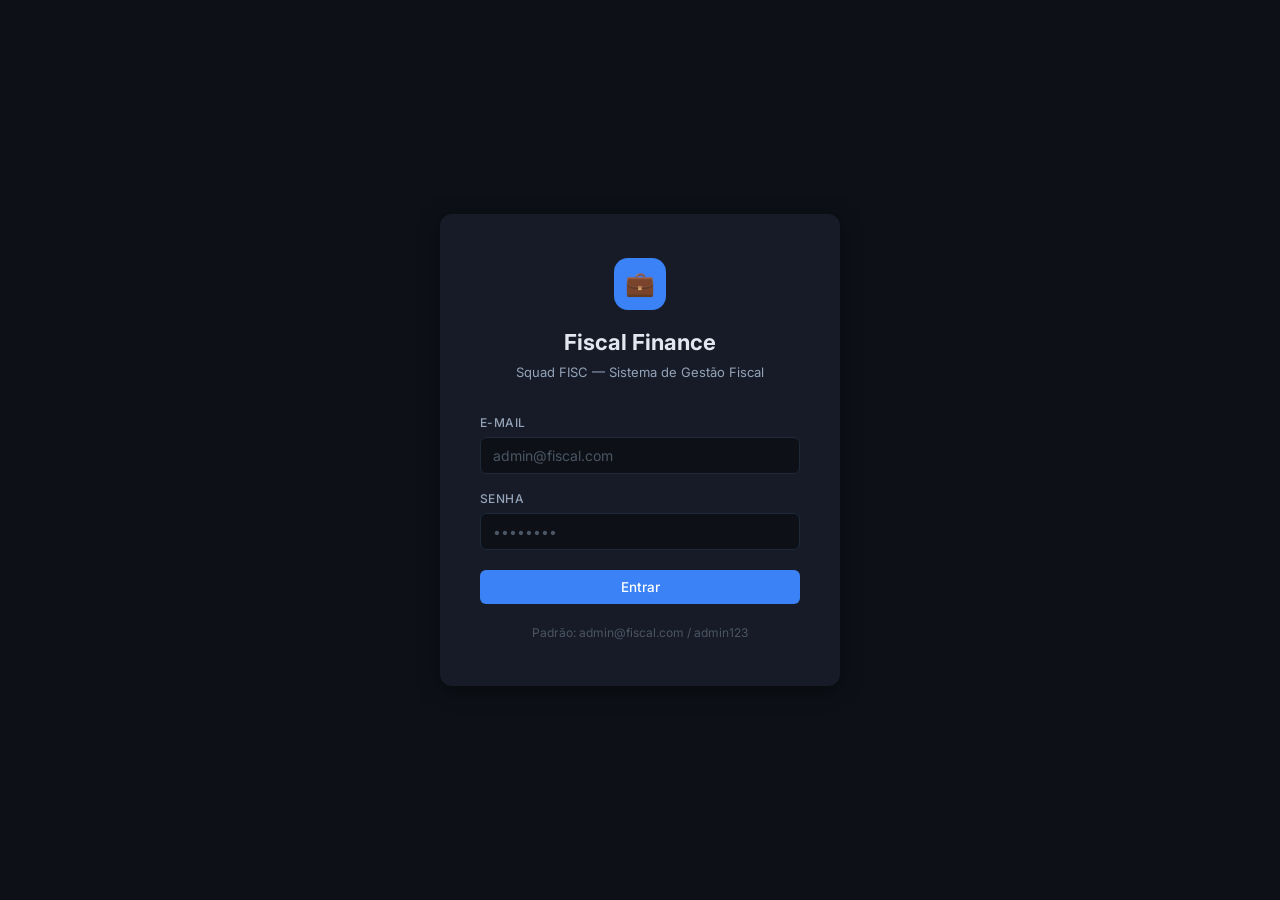
==== commit 982561d8: "refactor: reorganizacao de pastas + dark mode + api-tester admin-only - Renomeia src/ para backend/ " ====
--- a/frontend/api-tester.html
+++ b/frontend/api-tester.html
@@ -96,7 +96,16 @@
 <script src="js/ui.js"></script>
 <script src="js/sidebar.js"></script>
 <script>
-if (!requireAuth()) throw new Error('not auth');
+  if (!requireAuth()) throw new Error('not auth');
+
+  // ─── Guard: apenas admin pode acessar esta página ────────
+  const _currentUser = getUser();
+  if (!_currentUser || _currentUser.papel !== 'admin') {
+    toast('Acesso restrito a administradores.', 'error');
+    setTimeout(() => { window.location.href = 'dashboard.html'; }, 1200);
+    throw new Error('access denied');
+  }
+
 injectLayout('api-tester', 'API Tester');
 
 // ─── Definição de todos os endpoints ──────────────────────────────
--- a/frontend/css/style.css
+++ b/frontend/css/style.css
@@ -5,36 +5,36 @@
 
 @import url('https://fonts.googleapis.com/css2?family=Inter:wght@300;400;500;600;700&display=swap');
 
-/* ─── Variáveis ──────────────────────────────────────────── */
+/* ─── Variáveis — Tema Escuro ─────────────────────────────── */
 :root {
-  --bg-main:       #f4f6f9;
-  --bg-sidebar:    #1e2533;
-  --bg-card:       #ffffff;
-  --bg-card-alt:   #f8f9fc;
-
-  --accent:        #3a7bd5;
-  --accent-dark:   #2c5fb3;
-  --accent-light:  #e8f0fc;
-
-  --text-primary:  #1a1f36;
-  --text-secondary:#6b7280;
-  --text-light:    #9ca3af;
-  --text-sidebar:  #c8cfe0;
-
-  --border:        #e5e7eb;
-  --border-focus:  #3a7bd5;
+  --bg-main:       #0d1117;
+  --bg-sidebar:    #090c12;
+  --bg-card:       #161b27;
+  --bg-card-alt:   #111520;
+
+  --accent:        #3b82f6;
+  --accent-dark:   #2563eb;
+  --accent-light:  rgba(59, 130, 246, .15);
+
+  --text-primary:  #e2e8f0;
+  --text-secondary:#94a3b8;
+  --text-light:    #4b5563;
+  --text-sidebar:  #8b96b0;
+
+  --border:        #1e2a3a;
+  --border-focus:  #3b82f6;
 
   --success:       #22c55e;
-  --success-bg:    #f0fdf4;
+  --success-bg:    rgba(34, 197, 94,  .12);
   --warning:       #f59e0b;
-  --warning-bg:    #fffbeb;
+  --warning-bg:    rgba(245, 158, 11, .12);
   --danger:        #ef4444;
-  --danger-bg:     #fef2f2;
+  --danger-bg:     rgba(239, 68,  68, .12);
 
   --sidebar-w:     240px;
   --radius:        8px;
-  --shadow:        0 1px 4px rgba(0,0,0,.07), 0 2px 12px rgba(0,0,0,.05);
-  --shadow-md:     0 4px 16px rgba(0,0,0,.10);
+  --shadow:        0 1px 4px rgba(0,0,0,.4), 0 2px 12px rgba(0,0,0,.3);
+  --shadow-md:     0 4px 20px rgba(0,0,0,.5);
   --transition:    150ms ease;
 }
 
@@ -328,15 +328,16 @@
   padding: 9px 12px;
   border: 1px solid var(--border);
   border-radius: 6px;
-  background: var(--bg-card);
+  background: #0d1117;
   color: var(--text-primary);
   transition: border-color var(--transition), box-shadow var(--transition);
   outline: none;
+  -webkit-appearance: none;
 }
 
 .form-control:focus {
   border-color: var(--border-focus);
-  box-shadow: 0 0 0 3px rgba(58,123,213,.12);
+  box-shadow: 0 0 0 3px rgba(59,130,246,.18);
 }
 
 .form-control::placeholder { color: var(--text-light); }
@@ -593,11 +594,16 @@
 }
 
 /* ─── Responsive ─────────────────────────────────────────── */
-@media (max-width: 768px) {
-  .sidebar { transform: translateX(-100%); }
-  .sidebar.open { transform: translateX(0); }
-  .main-content { margin-left: 0; }
-  .form-row, .form-row-3 { grid-template-columns: 1fr; }
-  .stat-grid { grid-template-columns: 1fr 1fr; }
-  .page-content { padding: 16px; }
-}
+/* ─── Scrollbar dark ────────────────────────────────────── */
+::-webkit-scrollbar { width: 6px; height: 6px; }
+::-webkit-scrollbar-track { background: var(--bg-main); }
+::-webkit-scrollbar-thumb { background: #2a3550; border-radius: 3px; }
+::-webkit-scrollbar-thumb:hover { background: #3b82f6; }
+
+/* ─── Select dark ───────────────────────────────────────── */
+select.form-control option { background: #161b27; color: var(--text-primary); }
+
+/* ─── Number input arrows dark ─────────────────────────── */
+input[type=number]::-webkit-inner-spin-button,
+input[type=number]::-webkit-outer-spin-button { opacity: 0.4; filter: invert(1); }
+
